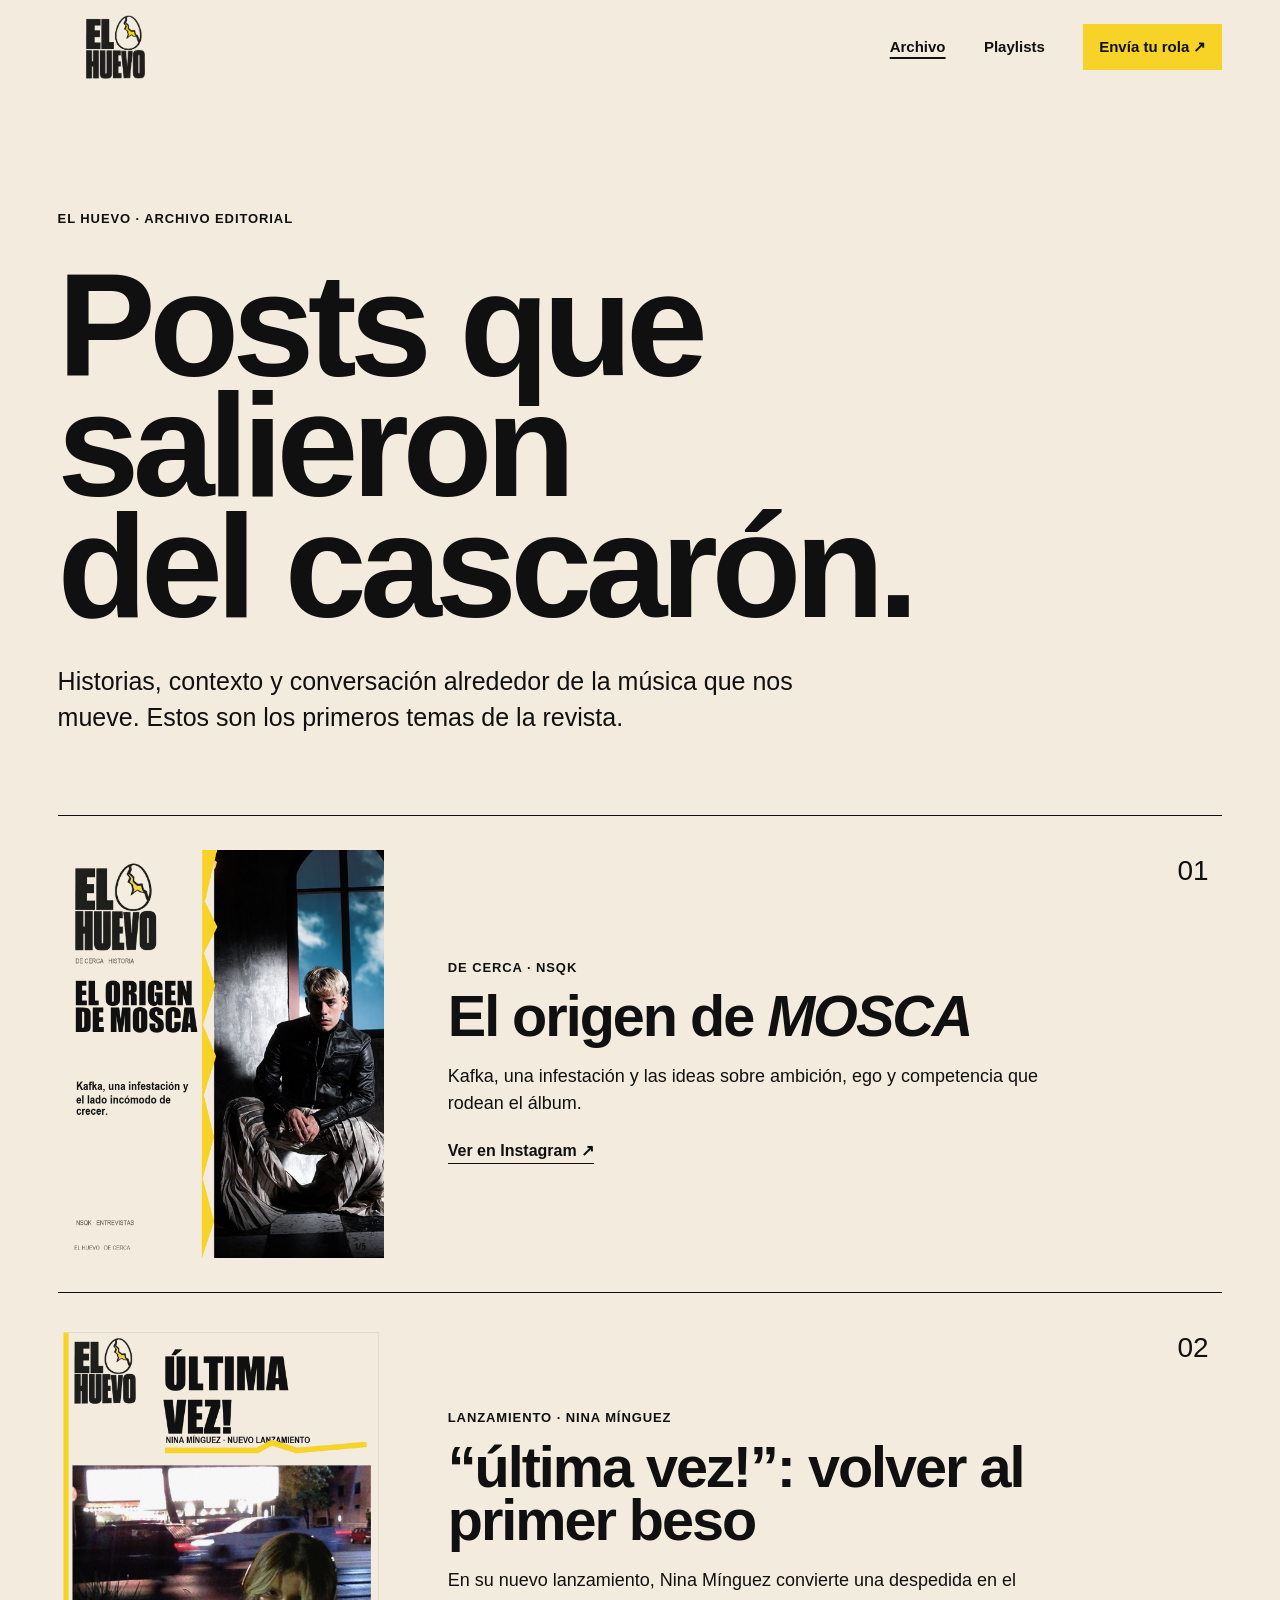
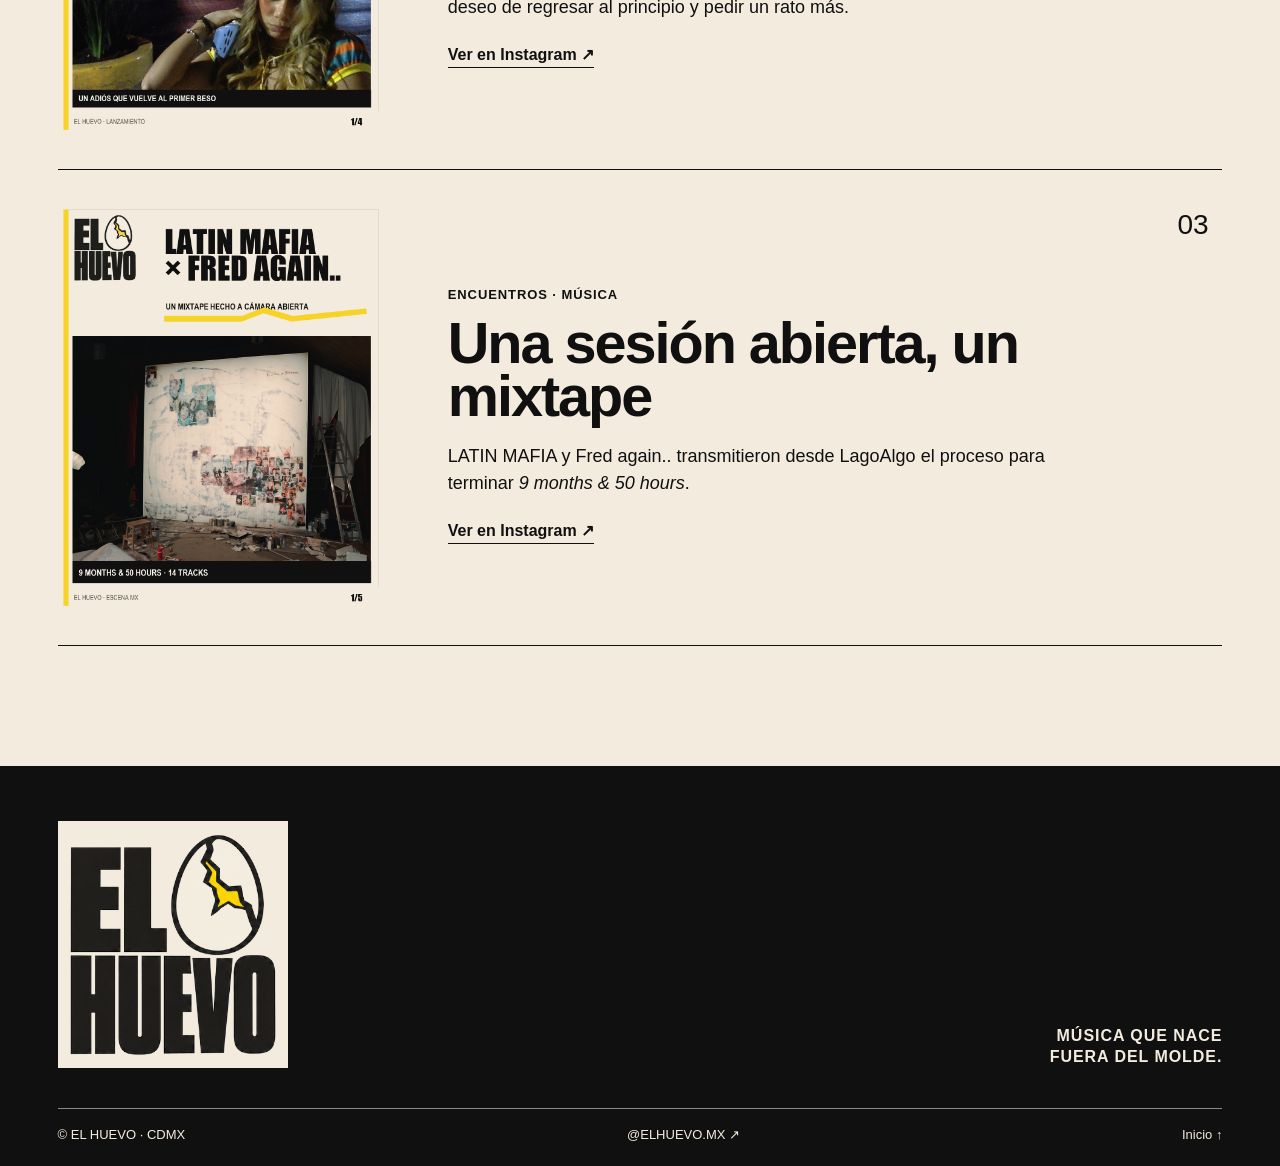
==== archivo.html @ 940c34d0 "Publish EL HUEVO static website" ====
<!doctype html>
<html lang="es-MX">
<head><meta charset="utf-8"><meta name="viewport" content="width=device-width, initial-scale=1"><meta name="theme-color" content="#f3ecde"><meta name="description" content="Posts de EL HUEVO: noticias, historias y reseñas de música."><title>Posts que salieron del cascarón — EL HUEVO</title><link rel="icon" type="image/png" href="assets/logo-el-huevo.png"><link rel="stylesheet" href="styles.css"></head>
<body>
  <header class="topbar"><a class="brand" href="index.html" aria-label="EL HUEVO, inicio"><img src="assets/logo-el-huevo.png" alt="EL HUEVO"></a><nav aria-label="Navegación principal"><a href="archivo.html" aria-current="page">Archivo</a><a href="playlists.html">Playlists</a><a class="nav-send" href="envia.html">Envía tu rola <span aria-hidden="true">↗</span></a></nav></header>
  <main class="inner-page archive-page"><div class="page-kicker">EL HUEVO · ARCHIVO EDITORIAL</div><h1 class="page-title">Posts que salieron<br>del cascarón.</h1><p class="page-intro">Historias, contexto y conversación alrededor de la música que nos mueve. Estos son los primeros temas de la revista.</p>
    <section class="article-list" aria-label="Publicaciones de EL HUEVO">
      <article class="article-row"><a class="article-art" href="https://www.instagram.com/elhuevo.mx/" target="_blank" rel="noreferrer"><img src="assets/mosca-portada.png" alt="Portada del post: El origen de MOSCA" loading="lazy"></a><div class="article-copy"><p class="article-category">DE CERCA · NSQK</p><h2>El origen de <em>MOSCA</em></h2><p>Kafka, una infestación y las ideas sobre ambición, ego y competencia que rodean el álbum.</p><a class="text-link" href="https://www.instagram.com/elhuevo.mx/" target="_blank" rel="noreferrer">Ver en Instagram <span aria-hidden="true">↗</span></a></div><span class="article-number">01</span></article>
      <article class="article-row"><a class="article-art" href="https://www.instagram.com/elhuevo.mx/" target="_blank" rel="noreferrer"><img src="assets/nina-ultima-vez-portada.png" alt="Portada del post: última vez!, de Nina Mínguez" loading="lazy"></a><div class="article-copy"><p class="article-category">LANZAMIENTO · NINA MÍNGUEZ</p><h2>“última vez!”: volver al primer beso</h2><p>En su nuevo lanzamiento, Nina Mínguez convierte una despedida en el deseo de regresar al principio y pedir un rato más.</p><a class="text-link" href="https://www.instagram.com/elhuevo.mx/" target="_blank" rel="noreferrer">Ver en Instagram <span aria-hidden="true">↗</span></a></div><span class="article-number">02</span></article>
      <article class="article-row"><a class="article-art" href="https://www.instagram.com/elhuevo.mx/" target="_blank" rel="noreferrer"><img src="assets/latin-mafia-portada.png" alt="Portada del post: LATIN MAFIA y Fred again.." loading="lazy"></a><div class="article-copy"><p class="article-category">ENCUENTROS · MÚSICA</p><h2>Una sesión abierta, un mixtape</h2><p>LATIN MAFIA y Fred again.. transmitieron desde LagoAlgo el proceso para terminar <em>9 months &amp; 50 hours</em>.</p><a class="text-link" href="https://www.instagram.com/elhuevo.mx/" target="_blank" rel="noreferrer">Ver en Instagram <span aria-hidden="true">↗</span></a></div><span class="article-number">03</span></article>
    </section>
  </main>
  <footer><div class="footer-top"><a class="footer-logo" href="index.html" aria-label="Volver al inicio"><img src="assets/logo-el-huevo.png" alt="EL HUEVO"></a><p>MÚSICA QUE NACE<br>FUERA DEL MOLDE.</p></div><div class="footer-bottom"><span>© EL HUEVO · CDMX</span><a href="https://www.instagram.com/elhuevo.mx/" target="_blank" rel="noreferrer">@ELHUEVO.MX ↗</a><a href="index.html">Inicio ↑</a></div></footer>
</body></html>
---- styles.css ----
@font-face{font-family:LocalGrotesk;src:local("Arial")} 
:root{--paper:#F3ECDE;--ink:#101010;--yellow:#F7D328;--blue:#163885;--margin:clamp(20px,4.5vw,72px);--display:Impact,"Arial Narrow",Arial,sans-serif;--body:LocalGrotesk,Arial,Helvetica,sans-serif}
*{box-sizing:border-box}html{scroll-behavior:smooth}body{margin:0;background:var(--paper);color:var(--ink);font-family:var(--body);font-size:16px;line-height:1.5}a{color:inherit}a:focus-visible,button:focus-visible,select:focus-visible{outline:3px solid var(--yellow);outline-offset:4px}.topbar{height:94px;padding:14px var(--margin);display:flex;align-items:center;justify-content:space-between}.brand{display:block;width:116px;height:64px}.brand img{width:100%;height:100%;object-fit:contain}.topbar nav{display:flex;gap:clamp(18px,3vw,48px);align-items:center}.topbar nav a{text-decoration:none;font-size:15px;font-weight:700}.topbar nav a:hover,.text-link:hover,.playlist-submit:hover{ text-decoration:underline;text-decoration-thickness:2px;text-underline-offset:5px}.nav-send{background:var(--yellow);padding:12px 16px}.hero{min-height:calc(100svh - 94px);padding:0 var(--margin) 34px;display:flex;flex-direction:column;justify-content:space-between;overflow:hidden}.hero-meta{display:flex;justify-content:space-between;border-top:1px solid var(--ink);padding-top:12px;font-size:13px;font-weight:700;letter-spacing:.08em}.hero h1{font-family:var(--display);font-size:clamp(6.8rem,20.7vw,22rem);line-height:.73;letter-spacing:-.045em;white-space:nowrap;margin:4vh 0 2vh;transform:scaleX(.88);transform-origin:left center}.hero-bottom{display:flex;justify-content:space-between;align-items:end}.hero-bottom p{margin:0;font-size:clamp(17px,1.5vw,22px);line-height:1.4;font-weight:600}.arrow-link{font-size:40px;line-height:1;text-decoration:none;border:1px solid var(--ink);width:54px;height:54px;display:grid;place-items:center}.manifesto{background:var(--yellow);padding:clamp(64px,9vw,140px) var(--margin);display:grid;grid-template-columns:1fr 2fr;gap:4vw;min-height:620px}.section-label{font-size:13px;font-weight:700;letter-spacing:.06em;display:flex;gap:18px;align-items:start}.manifesto-copy{max-width:850px}.manifesto h2,.covers h2,.playlists h2,.submit h2{font-family:var(--display);font-weight:900;letter-spacing:-.035em;line-height:.92;margin:0}.manifesto h2{font-size:clamp(3.7rem,9.5vw,9rem)}.manifesto-copy>p{max-width:540px;font-size:clamp(18px,2vw,24px);line-height:1.45;margin:40px 0 24px}.text-link{font-size:16px;font-weight:700;text-decoration:none;border-bottom:1px solid var(--ink);padding-bottom:4px}.covers{padding:clamp(76px,10vw,150px) var(--margin);background:var(--paper)}.covers-heading{display:flex;justify-content:space-between;align-items:end;margin-bottom:50px}.covers-heading>span{font-size:13px;font-weight:700;letter-spacing:.06em}.covers h2{font-size:clamp(3rem,6.8vw,6.5rem)}.cover-grid{display:grid;grid-template-columns:1.1fr .9fr .9fr;gap:clamp(12px,2vw,28px);align-items:start}.cover{display:block;text-decoration:none}.cover img{width:100%;height:auto;aspect-ratio:4/5;object-fit:cover;display:block}.cover-tall{grid-row:span 2}.cover-tall img{aspect-ratio:4/7}.cover-wide{grid-column:2/4}.cover-wide img{aspect-ratio:16/8;object-position:top}.cover span{display:flex;justify-content:space-between;gap:12px;border-top:1px solid var(--ink);margin-top:10px;padding-top:8px;font-size:13px;font-weight:700}.cover span b{font-size:18px}.credit{font-size:13px;max-width:610px;margin:26px 0 0}.playlists{background:var(--blue);color:var(--paper);padding:clamp(72px,9vw,140px) var(--margin);}.playlist-layout{display:grid;grid-template-columns:1.1fr .9fr;gap:8vw;margin-top:52px;align-items:center}.playlists h2{font-size:clamp(4rem,9vw,9rem)}.playlist-layout>div:first-child>p{max-width:460px;font-size:18px;margin:32px 0 0}.playlist-picker{padding:24px 0;border-top:1px solid var(--paper)}.playlist-picker label{display:block;font-size:15px;font-weight:700;margin-bottom:12px}.playlist-picker select{width:100%;padding:14px 4px;background:transparent;color:var(--paper);border:0;border-bottom:1px solid var(--paper);font:inherit;font-size:18px;border-radius:0}.playlist-picker select option{color:var(--ink)}.playlist-button{margin-top:28px;display:flex;justify-content:space-between;padding:16px 18px;background:var(--yellow);color:var(--ink);text-decoration:none;font-weight:700}.playlist-button:hover,.form-button:hover{background:#ffe875}.playlist-note{font-size:13px;line-height:1.45;max-width:460px}.playlist-submit{display:inline-block;margin-top:22px;font-size:15px;font-weight:700;text-decoration:none;border-bottom:1px solid var(--paper);padding-bottom:4px}.submit{padding:clamp(72px,9vw,140px) var(--margin);background:var(--paper)}.submit-layout{display:grid;grid-template-columns:1.25fr .75fr;gap:8vw;margin-top:55px}.submit-title>p:first-child{font-size:13px;font-weight:700;letter-spacing:.04em;margin:0 0 26px}.submit h2{font-size:clamp(4rem,9vw,9.5rem)}.submit-intro{font-size:clamp(18px,2vw,23px);max-width:650px;margin:34px 0 0}.submit-action{padding-top:10px}.submit-action>p:first-child{font-size:18px;max-width:390px;margin:0 0 30px}.form-button{display:flex;gap:18px;justify-content:space-between;align-items:center;background:var(--yellow);padding:18px 20px;text-decoration:none;font-weight:800}.form-note{font-size:14px;max-width:380px;margin:18px 0}footer{padding:55px var(--margin) 22px;background:var(--ink);color:var(--paper)}.footer-top{display:flex;justify-content:space-between;align-items:end;padding-bottom:40px}.footer-top img{width:min(230px,38vw);height:auto;display:block}.footer-top>p{text-align:right;font-weight:700;letter-spacing:.06em;line-height:1.35}.footer-bottom{border-top:1px solid #8b8b8b;padding-top:16px;display:flex;gap:28px;justify-content:space-between;font-size:13px}.footer-bottom a{text-decoration:none}.footer-bottom a:hover{text-decoration:underline}
@media(max-width:760px){.topbar{height:76px}.brand{width:88px;height:52px}.topbar nav{gap:14px}.topbar nav a{font-size:13px}.topbar nav a:first-child{display:none}.nav-send{padding:10px 12px!important}.hero{min-height:calc(80svh - 76px);padding-bottom:28px}.hero-meta{font-size:11px}.hero h1{font-size:20.5vw;margin:10vh 0;transform:scaleX(.82)}.hero-bottom p{font-size:16px}.arrow-link{width:44px;height:44px;font-size:32px}.manifesto{grid-template-columns:1fr;gap:48px;min-height:0}.manifesto .section-label{justify-content:space-between}.manifesto h2{font-size:clamp(3.7rem,15vw,7rem)}.covers-heading{display:block}.covers-heading>span{display:block;margin-bottom:26px}.covers h2{font-size:clamp(3rem,12vw,6rem)}.cover-grid{grid-template-columns:1fr 1fr;gap:18px 12px}.cover-tall{grid-row:span 1}.cover-tall img{aspect-ratio:4/5}.cover-wide{grid-column:1/3}.cover-wide img{aspect-ratio:4/3}.cover span{font-size:11px}.playlist-layout,.submit-layout{grid-template-columns:1fr;gap:50px}.playlists h2{font-size:clamp(4rem,16vw,7rem)}.playlist-layout{margin-top:42px}.submit h2{font-size:clamp(3.5rem,13.8vw,7rem)}.submit-layout{margin-top:40px}.submit-title>p:first-child{font-size:11px}.footer-bottom{flex-wrap:wrap;gap:12px 20px}.footer-bottom span{width:100%}}
@media(prefers-reduced-motion:reduce){html{scroll-behavior:auto}}
.topbar nav a[aria-current="page"]:not(.nav-send){text-decoration:underline;text-decoration-thickness:2px;text-underline-offset:5px}.inner-page{padding:clamp(60px,9vw,136px) var(--margin) 120px}.page-kicker,.article-category{font-size:13px;font-weight:700;letter-spacing:.07em}.page-title{font-family:var(--display);font-size:clamp(4.5rem,11.5vw,12rem);line-height:.82;letter-spacing:-.045em;margin:36px 0}.page-intro{max-width:760px;font-size:clamp(18px,2.1vw,25px);line-height:1.45;margin:36px 0 80px}.article-list{border-top:1px solid var(--ink)}.article-row{position:relative;display:grid;grid-template-columns:minmax(180px,28%) 1fr 45px;gap:clamp(24px,5vw,80px);align-items:center;padding:34px 0;border-bottom:1px solid var(--ink)}.article-art img{display:block;width:100%;height:auto;aspect-ratio:4/5;object-fit:cover}.article-copy{max-width:660px}.article-copy h2{font-family:var(--display);font-size:clamp(2.2rem,4.5vw,5rem);line-height:.92;letter-spacing:-.035em;margin:12px 0 20px}.article-copy>p:not(.article-category){font-size:18px;line-height:1.5;max-width:600px;margin:0 0 22px}.article-number{font-family:var(--display);font-size:28px;align-self:start}.home-latest{padding:clamp(70px,9vw,130px) var(--margin);background:var(--paper)}.latest-layout{display:grid;grid-template-columns:1fr 1fr;gap:clamp(28px,6vw,90px);align-items:center;margin-top:48px}.latest-image img{display:block;width:100%;height:auto;aspect-ratio:4/5;object-fit:cover}.latest-copy>p:first-child{font-size:13px;font-weight:700;letter-spacing:.06em}.latest-copy h2{font-family:var(--display);font-size:clamp(3.4rem,7vw,7.2rem);line-height:.9;letter-spacing:-.04em;margin:20px 0}.latest-copy>p:not(:first-child){font-size:19px;line-height:1.5;max-width:500px;margin:0 0 26px}.home-links{display:grid;grid-template-columns:1fr 1fr;background:var(--yellow)}.home-links>a{min-height:230px;padding:32px var(--margin);display:grid;grid-template-columns:1fr auto;grid-template-rows:auto 1fr;gap:22px;align-items:end;text-decoration:none}.home-links>a+a{border-left:1px solid var(--ink)}.home-links span{grid-column:1/3;font-size:13px;font-weight:700;letter-spacing:.07em;align-self:start}.home-links strong{font-family:var(--display);font-size:clamp(2rem,4.2vw,4.5rem);line-height:.93;letter-spacing:-.035em;max-width:600px}.home-links b{font-size:32px}.home-links>a:hover strong{text-decoration:underline;text-decoration-thickness:2px;text-underline-offset:6px}.playlist-page{background:var(--blue);color:var(--paper)}.playlist-page .page-title{color:var(--paper)}.playlist-page .page-intro{max-width:670px}.official-playlists{border-top:1px solid var(--paper);padding:50px 0}.playlist-empty{display:grid;grid-template-columns:minmax(180px,30%) 1fr;gap:clamp(28px,6vw,90px);align-items:center;max-width:1000px}.egg-mark{aspect-ratio:4/5;background:var(--yellow);color:var(--ink);display:grid;place-content:center;text-align:center;font-family:var(--display);font-size:clamp(2.8rem,7vw,6.5rem);line-height:.78;letter-spacing:-.035em}.playlist-empty h2{font-family:var(--display);font-size:clamp(2.8rem,6vw,6rem);line-height:.9;letter-spacing:-.035em;margin:0 0 24px}.playlist-empty p{font-size:18px;line-height:1.5;max-width:540px;margin:0 0 24px}.playlist-empty .text-link{border-color:var(--paper)}.playlist-callout{display:flex;justify-content:space-between;align-items:center;gap:28px;border-top:1px solid var(--paper);padding-top:28px}.playlist-callout>p{font-family:var(--display);font-size:clamp(1.8rem,3.8vw,3.4rem);line-height:.95;margin:0}.playlist-callout .form-button{min-width:260px}.send-page .page-intro{margin-bottom:44px}.send-details{display:flex;justify-content:space-between;gap:32px;padding:18px 0;border-top:1px solid var(--ink);border-bottom:1px solid var(--ink);font-size:14px;font-weight:700}.send-details p{margin:0}.send-details p:last-child{max-width:460px;font-weight:400}.form-embed{max-width:900px;margin:44px auto 0}.form-embed iframe{width:100%;height:1300px;border:0;background:var(--paper)}.form-embed>p{font-size:14px;text-align:center;margin-top:14px}.form-embed a{font-weight:700}.footer-logo{display:block;width:min(230px,38vw);padding:12px;background:var(--paper);line-height:0}.footer-logo img{width:100%;height:auto;display:block}.footer-top>a{align-self:end}.footer-top>p{margin:0}
@media(max-width:760px){.topbar{height:76px}.brand{width:72px;height:52px}.topbar nav{gap:clamp(8px,2.8vw,16px)}.topbar nav a{font-size:clamp(11px,3vw,13px);white-space:nowrap}.topbar nav a:first-child{display:inline}.topbar .nav-send{padding:9px 10px!important}.hero{min-height:calc(80svh - 76px)}.article-row{grid-template-columns:34% 1fr;gap:18px;padding:24px 0}.article-copy h2{font-size:clamp(1.9rem,7vw,3.5rem)}.article-copy>p:not(.article-category){font-size:15px}.article-category{font-size:10px}.article-copy .text-link{font-size:13px}.article-number{position:absolute;right:0;top:24px;font-size:18px}.article-copy{padding-right:24px}.page-title{font-size:clamp(4rem,14vw,7rem);margin:28px 0}.page-intro{margin:28px 0 54px}.latest-layout{grid-template-columns:1fr;gap:30px}.latest-copy h2{font-size:clamp(3.5rem,13vw,6rem)}.home-links{grid-template-columns:1fr}.home-links>a{min-height:180px}.home-links>a+a{border-left:0;border-top:1px solid var(--ink)}.playlist-empty{grid-template-columns:1fr;gap:28px}.egg-mark{aspect-ratio:16/7;font-size:clamp(3rem,12vw,5rem)}.playlist-callout{align-items:stretch;flex-direction:column}.playlist-callout .form-button{min-width:0}.send-details{display:block}.send-details p+p{margin-top:18px}.form-embed{margin-top:28px}.form-embed iframe{height:1400px}.footer-logo{width:150px;padding:9px}.footer-top{gap:20px}.footer-top>p{font-size:12px}}
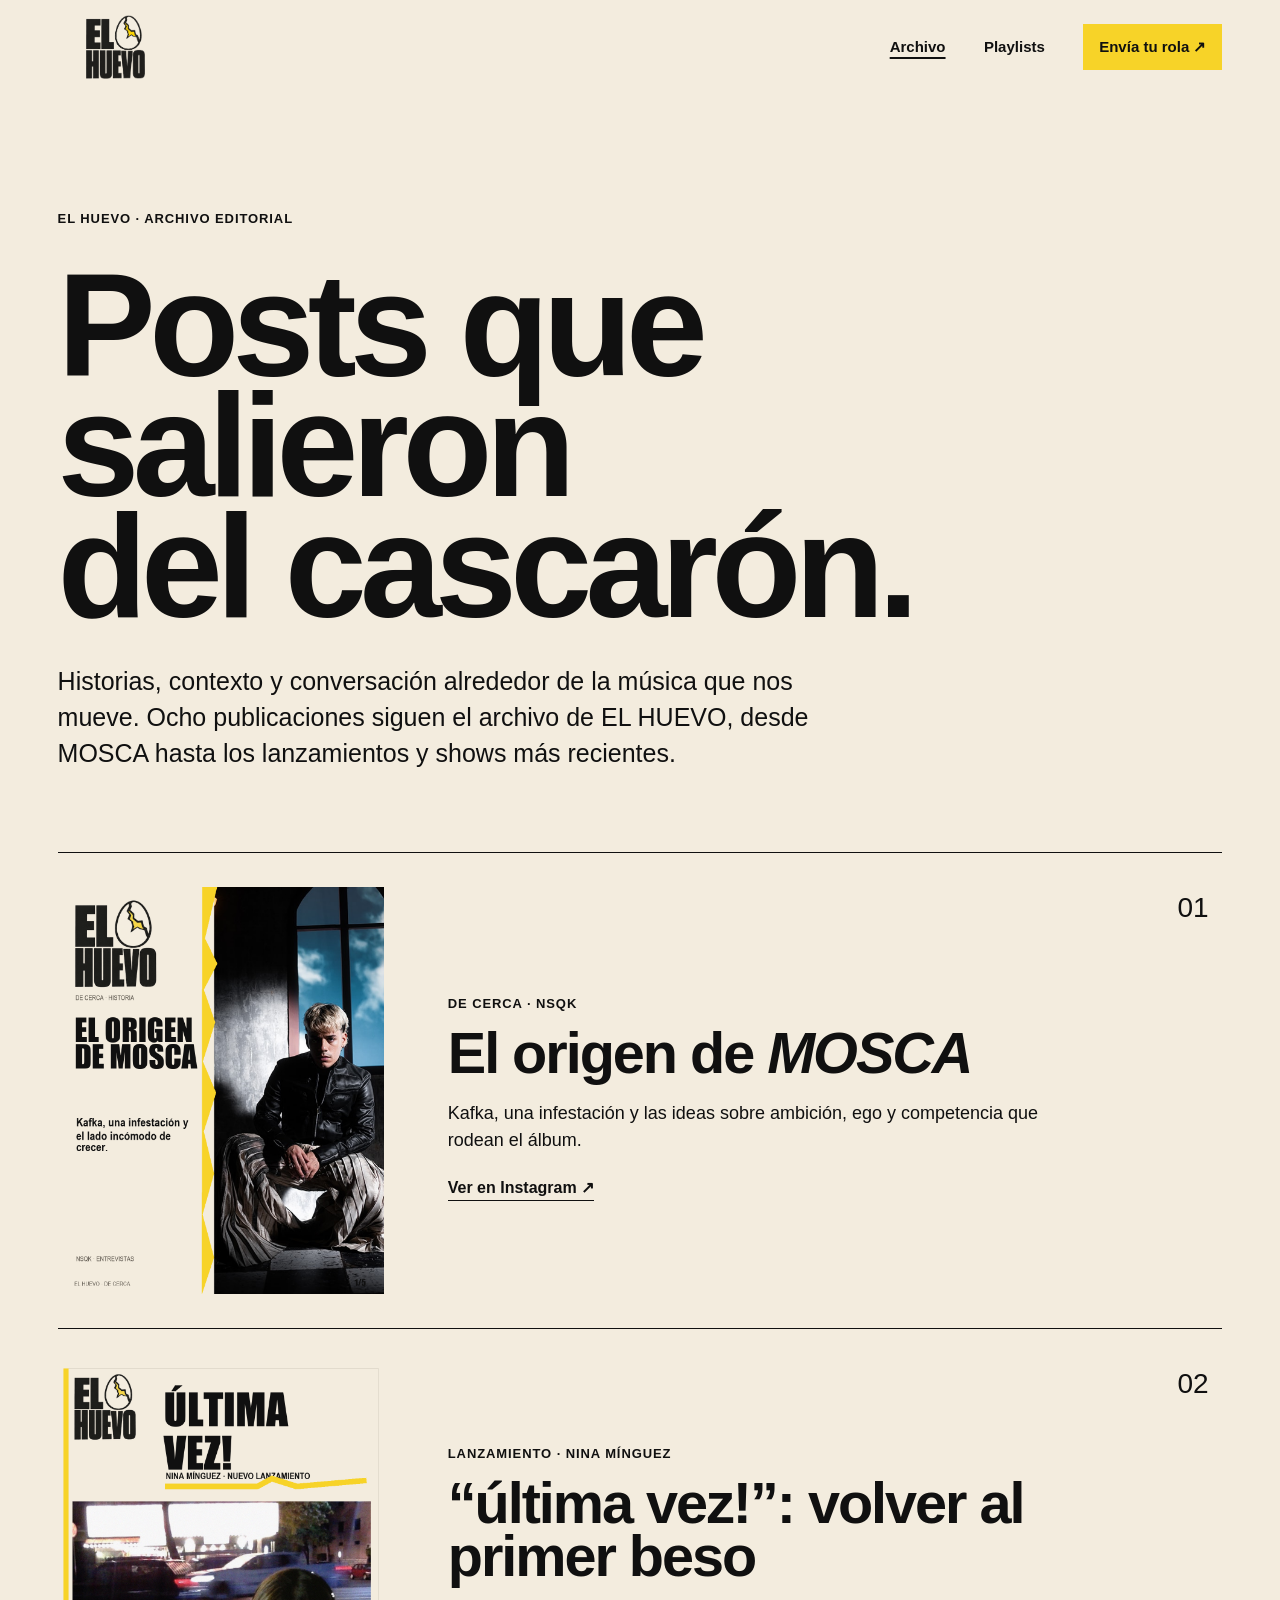
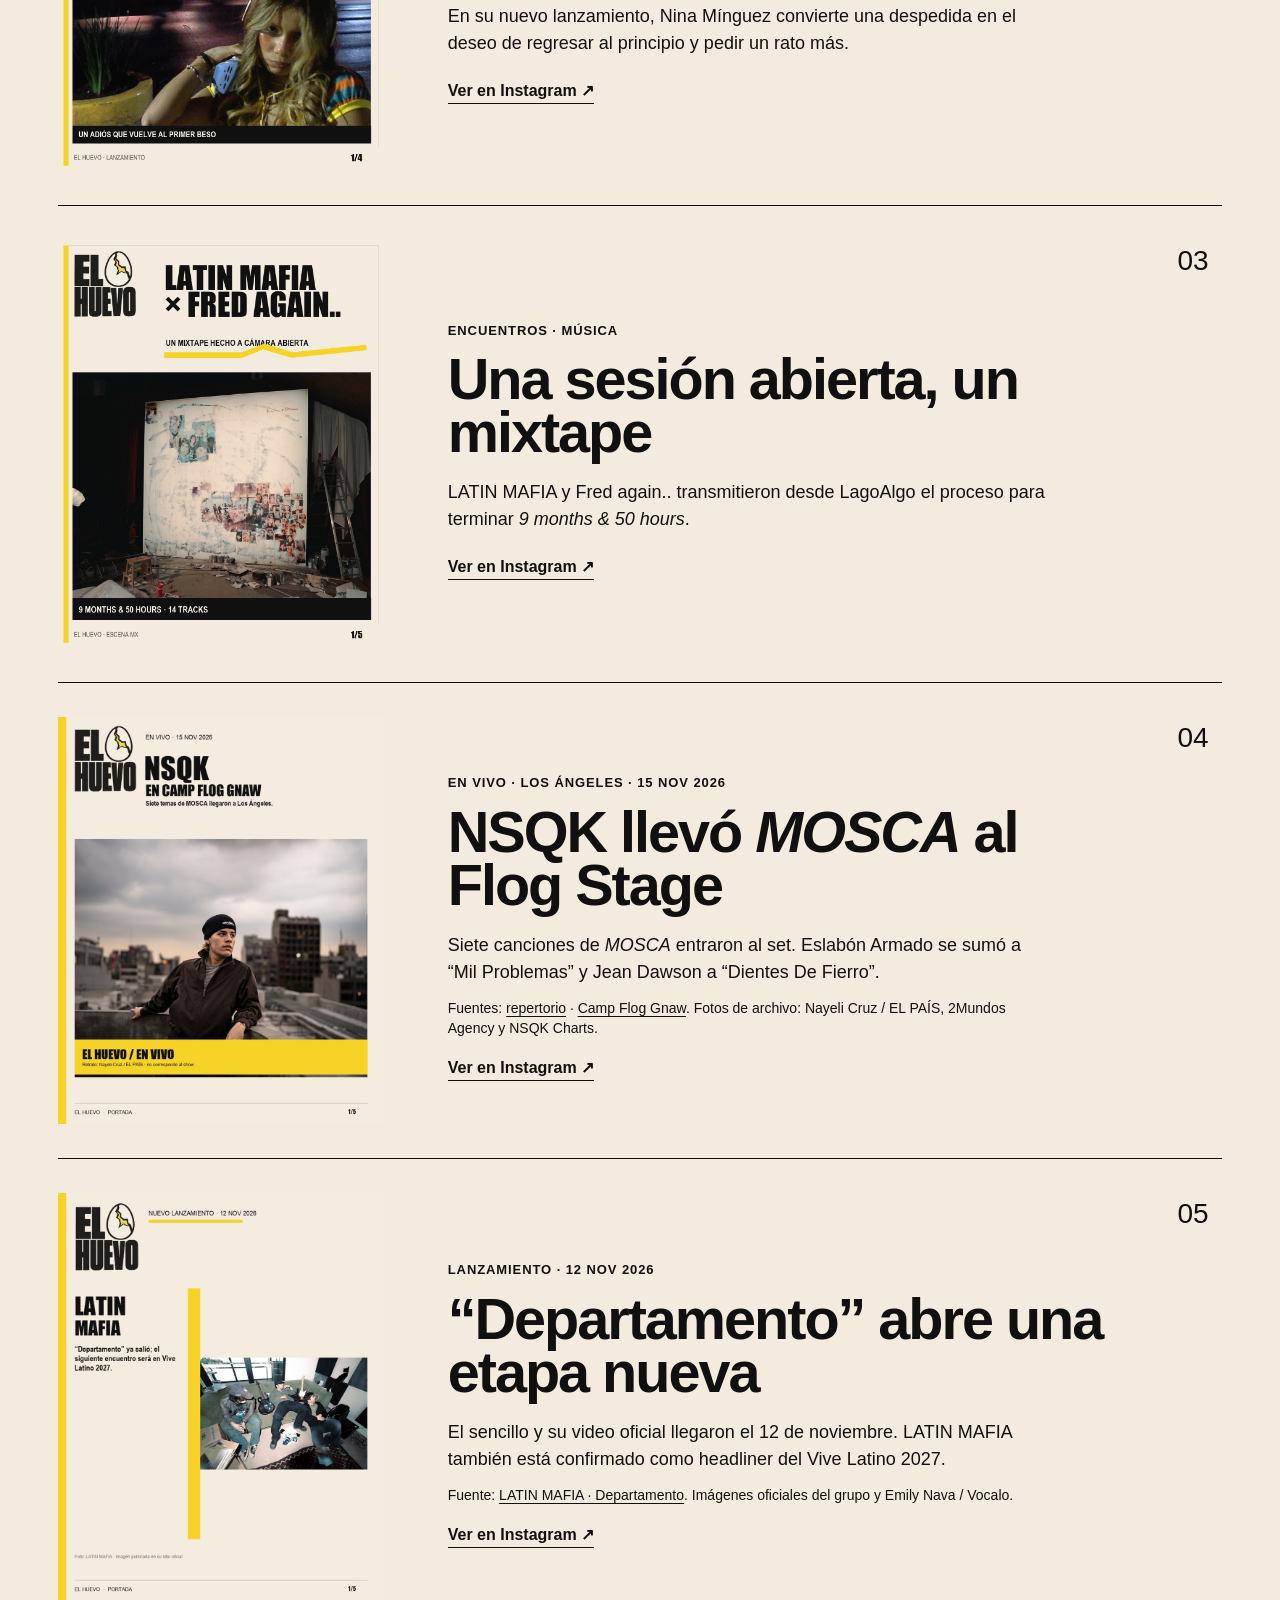
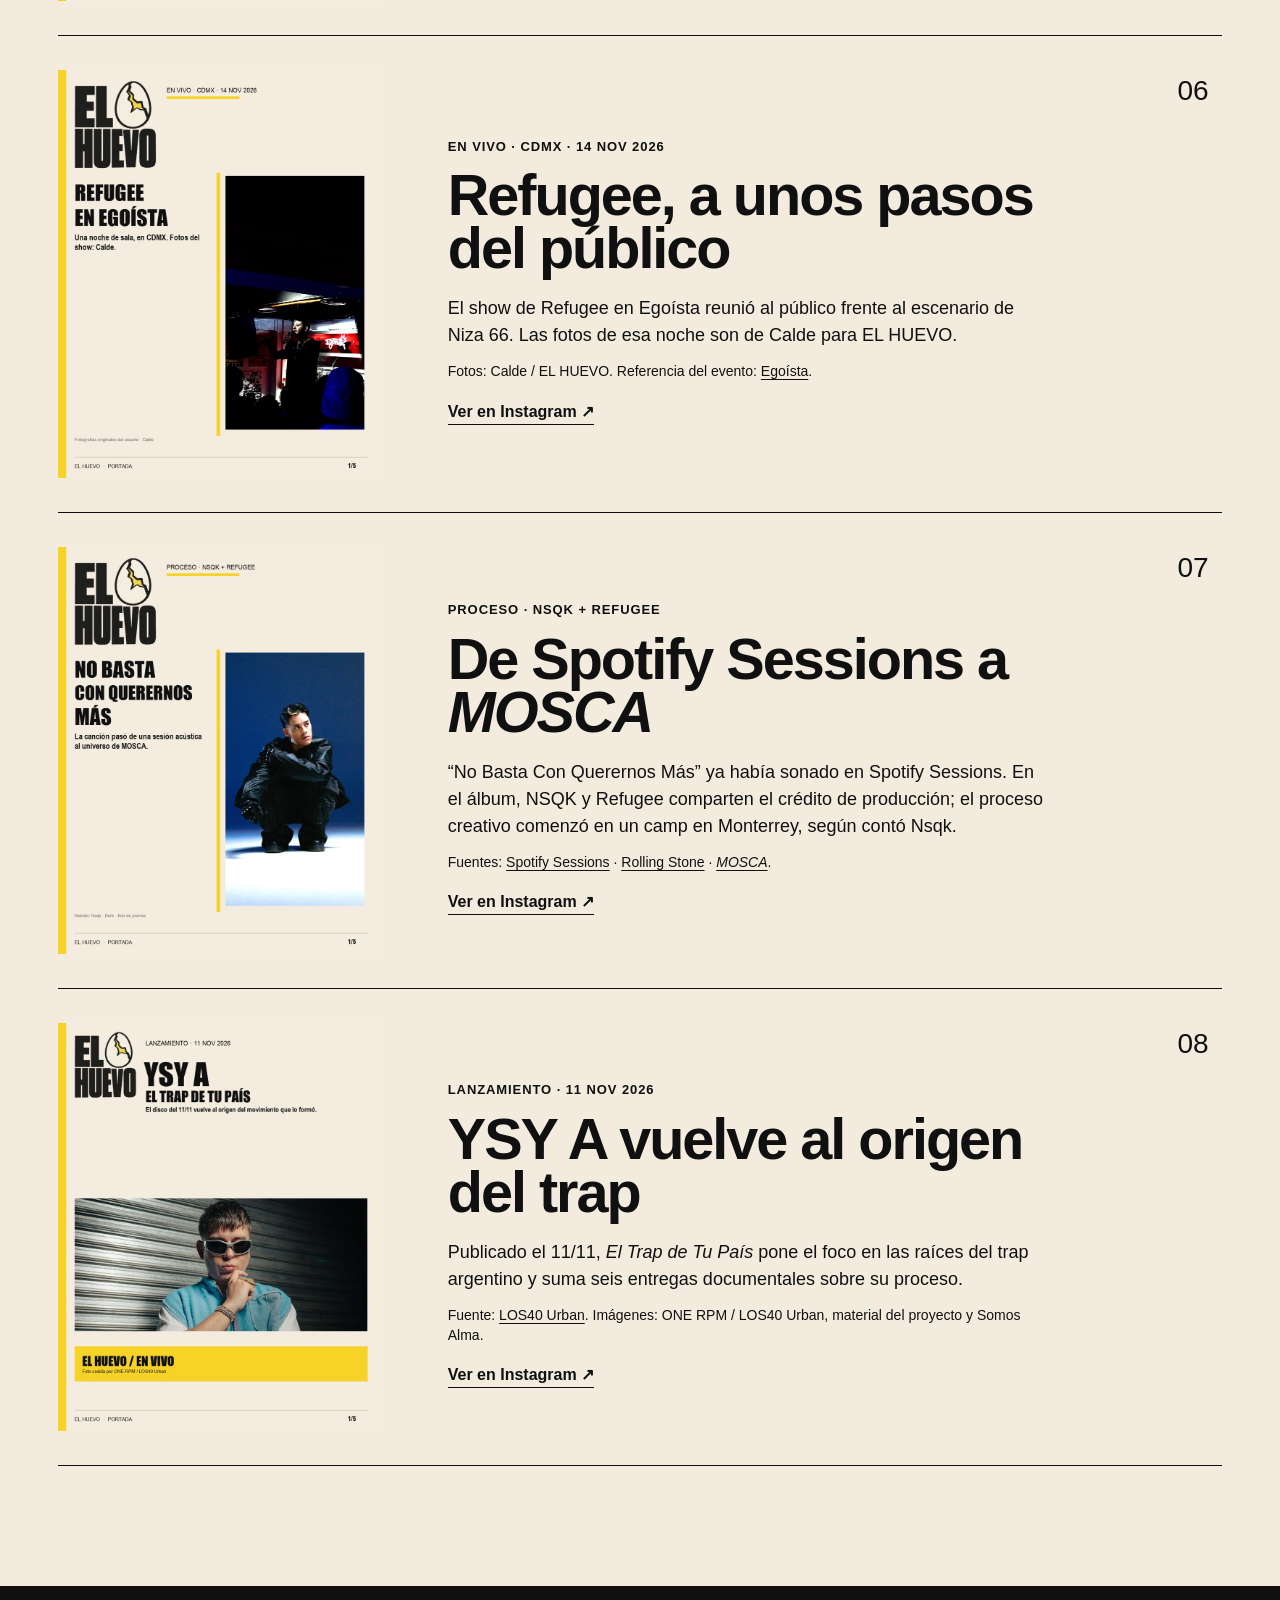
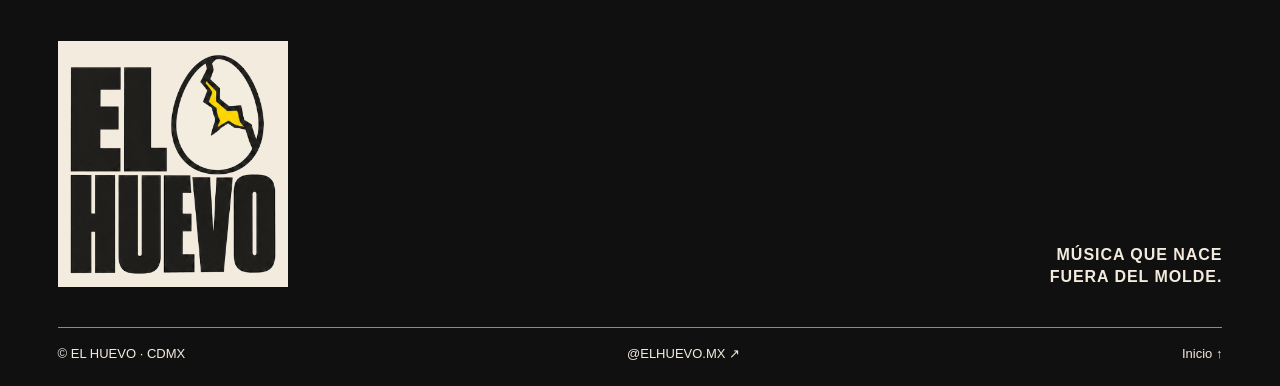
==== commit 8852ac4b: "Add latest EL HUEVO posts from Instagram" ====
--- a/archivo.html
+++ b/archivo.html
@@ -3,12 +3,17 @@
 <head><meta charset="utf-8"><meta name="viewport" content="width=device-width, initial-scale=1"><meta name="theme-color" content="#f3ecde"><meta name="description" content="Posts de EL HUEVO: noticias, historias y reseñas de música."><title>Posts que salieron del cascarón — EL HUEVO</title><link rel="icon" type="image/png" href="assets/logo-el-huevo.png"><link rel="stylesheet" href="styles.css"></head>
 <body>
   <header class="topbar"><a class="brand" href="index.html" aria-label="EL HUEVO, inicio"><img src="assets/logo-el-huevo.png" alt="EL HUEVO"></a><nav aria-label="Navegación principal"><a href="archivo.html" aria-current="page">Archivo</a><a href="playlists.html">Playlists</a><a class="nav-send" href="envia.html">Envía tu rola <span aria-hidden="true">↗</span></a></nav></header>
-  <main class="inner-page archive-page"><div class="page-kicker">EL HUEVO · ARCHIVO EDITORIAL</div><h1 class="page-title">Posts que salieron<br>del cascarón.</h1><p class="page-intro">Historias, contexto y conversación alrededor de la música que nos mueve. Estos son los primeros temas de la revista.</p>
+  <main class="inner-page archive-page"><div class="page-kicker">EL HUEVO · ARCHIVO EDITORIAL</div><h1 class="page-title">Posts que salieron<br>del cascarón.</h1><p class="page-intro">Historias, contexto y conversación alrededor de la música que nos mueve. Ocho publicaciones siguen el archivo de EL HUEVO, desde MOSCA hasta los lanzamientos y shows más recientes.</p>
     <section class="article-list" aria-label="Publicaciones de EL HUEVO">
-      <article class="article-row"><a class="article-art" href="https://www.instagram.com/elhuevo.mx/" target="_blank" rel="noreferrer"><img src="assets/mosca-portada.png" alt="Portada del post: El origen de MOSCA" loading="lazy"></a><div class="article-copy"><p class="article-category">DE CERCA · NSQK</p><h2>El origen de <em>MOSCA</em></h2><p>Kafka, una infestación y las ideas sobre ambición, ego y competencia que rodean el álbum.</p><a class="text-link" href="https://www.instagram.com/elhuevo.mx/" target="_blank" rel="noreferrer">Ver en Instagram <span aria-hidden="true">↗</span></a></div><span class="article-number">01</span></article>
-      <article class="article-row"><a class="article-art" href="https://www.instagram.com/elhuevo.mx/" target="_blank" rel="noreferrer"><img src="assets/nina-ultima-vez-portada.png" alt="Portada del post: última vez!, de Nina Mínguez" loading="lazy"></a><div class="article-copy"><p class="article-category">LANZAMIENTO · NINA MÍNGUEZ</p><h2>“última vez!”: volver al primer beso</h2><p>En su nuevo lanzamiento, Nina Mínguez convierte una despedida en el deseo de regresar al principio y pedir un rato más.</p><a class="text-link" href="https://www.instagram.com/elhuevo.mx/" target="_blank" rel="noreferrer">Ver en Instagram <span aria-hidden="true">↗</span></a></div><span class="article-number">02</span></article>
-      <article class="article-row"><a class="article-art" href="https://www.instagram.com/elhuevo.mx/" target="_blank" rel="noreferrer"><img src="assets/latin-mafia-portada.png" alt="Portada del post: LATIN MAFIA y Fred again.." loading="lazy"></a><div class="article-copy"><p class="article-category">ENCUENTROS · MÚSICA</p><h2>Una sesión abierta, un mixtape</h2><p>LATIN MAFIA y Fred again.. transmitieron desde LagoAlgo el proceso para terminar <em>9 months &amp; 50 hours</em>.</p><a class="text-link" href="https://www.instagram.com/elhuevo.mx/" target="_blank" rel="noreferrer">Ver en Instagram <span aria-hidden="true">↗</span></a></div><span class="article-number">03</span></article>
+      <article class="article-row"><a class="article-art" href="https://www.instagram.com/elhuevo.mx?jplx=ajBsY2oyNjFiMGxo" target="_blank" rel="noopener noreferrer"><img src="assets/mosca-portada.png" alt="Portada del post: El origen de MOSCA" loading="lazy"></a><div class="article-copy"><p class="article-category">DE CERCA · NSQK</p><h2>El origen de <em>MOSCA</em></h2><p>Kafka, una infestación y las ideas sobre ambición, ego y competencia que rodean el álbum.</p><a class="text-link" href="https://www.instagram.com/elhuevo.mx?jplx=ajBsY2oyNjFiMGxo" target="_blank" rel="noopener noreferrer">Ver en Instagram <span aria-hidden="true">↗</span></a></div><span class="article-number">01</span></article>
+      <article class="article-row"><a class="article-art" href="https://www.instagram.com/elhuevo.mx?jplx=ajBsY2oyNjFiMGxo" target="_blank" rel="noopener noreferrer"><img src="assets/nina-ultima-vez-portada.png" alt="Portada del post: última vez!, de Nina Mínguez" loading="lazy"></a><div class="article-copy"><p class="article-category">LANZAMIENTO · NINA MÍNGUEZ</p><h2>“última vez!”: volver al primer beso</h2><p>En su nuevo lanzamiento, Nina Mínguez convierte una despedida en el deseo de regresar al principio y pedir un rato más.</p><a class="text-link" href="https://www.instagram.com/elhuevo.mx?jplx=ajBsY2oyNjFiMGxo" target="_blank" rel="noopener noreferrer">Ver en Instagram <span aria-hidden="true">↗</span></a></div><span class="article-number">02</span></article>
+      <article class="article-row"><a class="article-art" href="https://www.instagram.com/elhuevo.mx?jplx=ajBsY2oyNjFiMGxo" target="_blank" rel="noopener noreferrer"><img src="assets/latin-mafia-portada.png" alt="Portada del post: LATIN MAFIA y Fred again.." loading="lazy"></a><div class="article-copy"><p class="article-category">ENCUENTROS · MÚSICA</p><h2>Una sesión abierta, un mixtape</h2><p>LATIN MAFIA y Fred again.. transmitieron desde LagoAlgo el proceso para terminar <em>9 months &amp; 50 hours</em>.</p><a class="text-link" href="https://www.instagram.com/elhuevo.mx?jplx=ajBsY2oyNjFiMGxo" target="_blank" rel="noopener noreferrer">Ver en Instagram <span aria-hidden="true">↗</span></a></div><span class="article-number">03</span></article>
+      <article class="article-row"><a class="article-art" href="https://www.instagram.com/elhuevo.mx?jplx=ajBsY2oyNjFiMGxo" target="_blank" rel="noopener noreferrer"><img src="assets/nsqk-camp-flog-gnaw.jpg" alt="Portada: NSQK en Camp Flog Gnaw" loading="lazy"></a><div class="article-copy"><p class="article-category">EN VIVO · LOS ÁNGELES · 15 NOV 2026</p><h2>NSQK llevó <em>MOSCA</em> al Flog Stage</h2><p>Siete canciones de <em>MOSCA</em> entraron al set. Eslabón Armado se sumó a “Mil Problemas” y Jean Dawson a “Dientes De Fierro”.</p><div class="article-sources">Fuentes: <a href="https://www.setlist.fm/setlist/nsqk/2026/dodger-stadium-flog-stage-los-angeles-ca-537d7ff5.html" target="_blank" rel="noopener noreferrer">repertorio</a> · <a href="https://www.instagram.com/campfloggnaw/reel/Df0wPvfpdoW/" target="_blank" rel="noopener noreferrer">Camp Flog Gnaw</a>. Fotos de archivo: Nayeli Cruz / EL PAÍS, 2Mundos Agency y NSQK Charts.</div><a class="text-link" href="https://www.instagram.com/elhuevo.mx?jplx=ajBsY2oyNjFiMGxo" target="_blank" rel="noopener noreferrer">Ver en Instagram <span aria-hidden="true">↗</span></a></div><span class="article-number">04</span></article>
+      <article class="article-row"><a class="article-art" href="https://www.instagram.com/elhuevo.mx?jplx=ajBsY2oyNjFiMGxo" target="_blank" rel="noopener noreferrer"><img src="assets/latin-mafia-departamento.jpg" alt="Portada: LATIN MAFIA y Departamento" loading="lazy"></a><div class="article-copy"><p class="article-category">LANZAMIENTO · 12 NOV 2026</p><h2>“Departamento” abre una etapa nueva</h2><p>El sencillo y su video oficial llegaron el 12 de noviembre. LATIN MAFIA también está confirmado como headliner del Vive Latino 2027.</p><div class="article-sources">Fuente: <a href="https://www.latinmafia.com/blogs/departamento-este-12-de-noviembre" target="_blank" rel="noopener noreferrer">LATIN MAFIA · Departamento</a>. Imágenes oficiales del grupo y Emily Nava / Vocalo.</div><a class="text-link" href="https://www.instagram.com/elhuevo.mx?jplx=ajBsY2oyNjFiMGxo" target="_blank" rel="noopener noreferrer">Ver en Instagram <span aria-hidden="true">↗</span></a></div><span class="article-number">05</span></article>
+      <article class="article-row"><a class="article-art" href="https://www.instagram.com/elhuevo.mx?jplx=ajBsY2oyNjFiMGxo" target="_blank" rel="noopener noreferrer"><img src="assets/refugee-egoista.jpg" alt="Portada: Refugee en Egoísta" loading="lazy"></a><div class="article-copy"><p class="article-category">EN VIVO · CDMX · 14 NOV 2026</p><h2>Refugee, a unos pasos del público</h2><p>El show de Refugee en Egoísta reunió al público frente al escenario de Niza 66. Las fotos de esa noche son de Calde para EL HUEVO.</p><div class="article-sources">Fotos: Calde / EL HUEVO. Referencia del evento: <a href="https://eg0ista.com/" target="_blank" rel="noopener noreferrer">Egoísta</a>.</div><a class="text-link" href="https://www.instagram.com/elhuevo.mx?jplx=ajBsY2oyNjFiMGxo" target="_blank" rel="noopener noreferrer">Ver en Instagram <span aria-hidden="true">↗</span></a></div><span class="article-number">06</span></article>
+      <article class="article-row"><a class="article-art" href="https://www.instagram.com/elhuevo.mx?jplx=ajBsY2oyNjFiMGxo" target="_blank" rel="noopener noreferrer"><img src="assets/no-basta-refugee.jpg" alt="Portada: No Basta Con Querernos Más" loading="lazy"></a><div class="article-copy"><p class="article-category">PROCESO · NSQK + REFUGEE</p><h2>De Spotify Sessions a <em>MOSCA</em></h2><p>“No Basta Con Querernos Más” ya había sonado en Spotify Sessions. En el álbum, NSQK y Refugee comparten el crédito de producción; el proceso creativo comenzó en un camp en Monterrey, según contó Nsqk.</p><div class="article-sources">Fuentes: <a href="https://www.eluniversal.com.mx/espectaculos/nsqk-y-big-band-jazz-de-mexico-revolucionan-la-musica-en-su-spotify-session-conoce-cuando-se-estrena/" target="_blank" rel="noopener noreferrer">Spotify Sessions</a> · <a href="https://es.rollingstone.com/mosca-de-nsqk-un-ensayo-sobre-la-ambicion/" target="_blank" rel="noopener noreferrer">Rolling Stone</a> · <a href="https://open.spotify.com/album/20eVKdTYyAfrnevyqPNrqL" target="_blank" rel="noopener noreferrer"><em>MOSCA</em></a>.</div><a class="text-link" href="https://www.instagram.com/elhuevo.mx?jplx=ajBsY2oyNjFiMGxo" target="_blank" rel="noopener noreferrer">Ver en Instagram <span aria-hidden="true">↗</span></a></div><span class="article-number">07</span></article>
+      <article class="article-row"><a class="article-art" href="https://www.instagram.com/elhuevo.mx?jplx=ajBsY2oyNjFiMGxo" target="_blank" rel="noopener noreferrer"><img src="assets/ysy-a-el-trap.jpg" alt="Portada: YSY A, El Trap de Tu País" loading="lazy"></a><div class="article-copy"><p class="article-category">LANZAMIENTO · 11 NOV 2026</p><h2>YSY A vuelve al origen del trap</h2><p>Publicado el 11/11, <em>El Trap de Tu País</em> pone el foco en las raíces del trap argentino y suma seis entregas documentales sobre su proceso.</p><div class="article-sources">Fuente: <a href="https://los40.com/2026/11/11/ysy-a-cumple-con-su-cita-del-1111-y-el-trap-de-tu-pais/" target="_blank" rel="noopener noreferrer">LOS40 Urban</a>. Imágenes: ONE RPM / LOS40 Urban, material del proyecto y Somos Alma.</div><a class="text-link" href="https://www.instagram.com/elhuevo.mx?jplx=ajBsY2oyNjFiMGxo" target="_blank" rel="noopener noreferrer">Ver en Instagram <span aria-hidden="true">↗</span></a></div><span class="article-number">08</span></article>
     </section>
   </main>
-  <footer><div class="footer-top"><a class="footer-logo" href="index.html" aria-label="Volver al inicio"><img src="assets/logo-el-huevo.png" alt="EL HUEVO"></a><p>MÚSICA QUE NACE<br>FUERA DEL MOLDE.</p></div><div class="footer-bottom"><span>© EL HUEVO · CDMX</span><a href="https://www.instagram.com/elhuevo.mx/" target="_blank" rel="noreferrer">@ELHUEVO.MX ↗</a><a href="index.html">Inicio ↑</a></div></footer>
+  <footer><div class="footer-top"><a class="footer-logo" href="index.html" aria-label="Volver al inicio"><img src="assets/logo-el-huevo.png" alt="EL HUEVO"></a><p>MÚSICA QUE NACE<br>FUERA DEL MOLDE.</p></div><div class="footer-bottom"><span>© EL HUEVO · CDMX</span><a href="https://www.instagram.com/elhuevo.mx?jplx=ajBsY2oyNjFiMGxo" target="_blank" rel="noreferrer">@ELHUEVO.MX ↗</a><a href="index.html">Inicio ↑</a></div></footer>
 </body></html>
--- a/styles.css
+++ b/styles.css
@@ -5,3 +5,5 @@
 @media(prefers-reduced-motion:reduce){html{scroll-behavior:auto}}
 .topbar nav a[aria-current="page"]:not(.nav-send){text-decoration:underline;text-decoration-thickness:2px;text-underline-offset:5px}.inner-page{padding:clamp(60px,9vw,136px) var(--margin) 120px}.page-kicker,.article-category{font-size:13px;font-weight:700;letter-spacing:.07em}.page-title{font-family:var(--display);font-size:clamp(4.5rem,11.5vw,12rem);line-height:.82;letter-spacing:-.045em;margin:36px 0}.page-intro{max-width:760px;font-size:clamp(18px,2.1vw,25px);line-height:1.45;margin:36px 0 80px}.article-list{border-top:1px solid var(--ink)}.article-row{position:relative;display:grid;grid-template-columns:minmax(180px,28%) 1fr 45px;gap:clamp(24px,5vw,80px);align-items:center;padding:34px 0;border-bottom:1px solid var(--ink)}.article-art img{display:block;width:100%;height:auto;aspect-ratio:4/5;object-fit:cover}.article-copy{max-width:660px}.article-copy h2{font-family:var(--display);font-size:clamp(2.2rem,4.5vw,5rem);line-height:.92;letter-spacing:-.035em;margin:12px 0 20px}.article-copy>p:not(.article-category){font-size:18px;line-height:1.5;max-width:600px;margin:0 0 22px}.article-number{font-family:var(--display);font-size:28px;align-self:start}.home-latest{padding:clamp(70px,9vw,130px) var(--margin);background:var(--paper)}.latest-layout{display:grid;grid-template-columns:1fr 1fr;gap:clamp(28px,6vw,90px);align-items:center;margin-top:48px}.latest-image img{display:block;width:100%;height:auto;aspect-ratio:4/5;object-fit:cover}.latest-copy>p:first-child{font-size:13px;font-weight:700;letter-spacing:.06em}.latest-copy h2{font-family:var(--display);font-size:clamp(3.4rem,7vw,7.2rem);line-height:.9;letter-spacing:-.04em;margin:20px 0}.latest-copy>p:not(:first-child){font-size:19px;line-height:1.5;max-width:500px;margin:0 0 26px}.home-links{display:grid;grid-template-columns:1fr 1fr;background:var(--yellow)}.home-links>a{min-height:230px;padding:32px var(--margin);display:grid;grid-template-columns:1fr auto;grid-template-rows:auto 1fr;gap:22px;align-items:end;text-decoration:none}.home-links>a+a{border-left:1px solid var(--ink)}.home-links span{grid-column:1/3;font-size:13px;font-weight:700;letter-spacing:.07em;align-self:start}.home-links strong{font-family:var(--display);font-size:clamp(2rem,4.2vw,4.5rem);line-height:.93;letter-spacing:-.035em;max-width:600px}.home-links b{font-size:32px}.home-links>a:hover strong{text-decoration:underline;text-decoration-thickness:2px;text-underline-offset:6px}.playlist-page{background:var(--blue);color:var(--paper)}.playlist-page .page-title{color:var(--paper)}.playlist-page .page-intro{max-width:670px}.official-playlists{border-top:1px solid var(--paper);padding:50px 0}.playlist-empty{display:grid;grid-template-columns:minmax(180px,30%) 1fr;gap:clamp(28px,6vw,90px);align-items:center;max-width:1000px}.egg-mark{aspect-ratio:4/5;background:var(--yellow);color:var(--ink);display:grid;place-content:center;text-align:center;font-family:var(--display);font-size:clamp(2.8rem,7vw,6.5rem);line-height:.78;letter-spacing:-.035em}.playlist-empty h2{font-family:var(--display);font-size:clamp(2.8rem,6vw,6rem);line-height:.9;letter-spacing:-.035em;margin:0 0 24px}.playlist-empty p{font-size:18px;line-height:1.5;max-width:540px;margin:0 0 24px}.playlist-empty .text-link{border-color:var(--paper)}.playlist-callout{display:flex;justify-content:space-between;align-items:center;gap:28px;border-top:1px solid var(--paper);padding-top:28px}.playlist-callout>p{font-family:var(--display);font-size:clamp(1.8rem,3.8vw,3.4rem);line-height:.95;margin:0}.playlist-callout .form-button{min-width:260px}.send-page .page-intro{margin-bottom:44px}.send-details{display:flex;justify-content:space-between;gap:32px;padding:18px 0;border-top:1px solid var(--ink);border-bottom:1px solid var(--ink);font-size:14px;font-weight:700}.send-details p{margin:0}.send-details p:last-child{max-width:460px;font-weight:400}.form-embed{max-width:900px;margin:44px auto 0}.form-embed iframe{width:100%;height:1300px;border:0;background:var(--paper)}.form-embed>p{font-size:14px;text-align:center;margin-top:14px}.form-embed a{font-weight:700}.footer-logo{display:block;width:min(230px,38vw);padding:12px;background:var(--paper);line-height:0}.footer-logo img{width:100%;height:auto;display:block}.footer-top>a{align-self:end}.footer-top>p{margin:0}
 @media(max-width:760px){.topbar{height:76px}.brand{width:72px;height:52px}.topbar nav{gap:clamp(8px,2.8vw,16px)}.topbar nav a{font-size:clamp(11px,3vw,13px);white-space:nowrap}.topbar nav a:first-child{display:inline}.topbar .nav-send{padding:9px 10px!important}.hero{min-height:calc(80svh - 76px)}.article-row{grid-template-columns:34% 1fr;gap:18px;padding:24px 0}.article-copy h2{font-size:clamp(1.9rem,7vw,3.5rem)}.article-copy>p:not(.article-category){font-size:15px}.article-category{font-size:10px}.article-copy .text-link{font-size:13px}.article-number{position:absolute;right:0;top:24px;font-size:18px}.article-copy{padding-right:24px}.page-title{font-size:clamp(4rem,14vw,7rem);margin:28px 0}.page-intro{margin:28px 0 54px}.latest-layout{grid-template-columns:1fr;gap:30px}.latest-copy h2{font-size:clamp(3.5rem,13vw,6rem)}.home-links{grid-template-columns:1fr}.home-links>a{min-height:180px}.home-links>a+a{border-left:0;border-top:1px solid var(--ink)}.playlist-empty{grid-template-columns:1fr;gap:28px}.egg-mark{aspect-ratio:16/7;font-size:clamp(3rem,12vw,5rem)}.playlist-callout{align-items:stretch;flex-direction:column}.playlist-callout .form-button{min-width:0}.send-details{display:block}.send-details p+p{margin-top:18px}.form-embed{margin-top:28px}.form-embed iframe{height:1400px}.footer-logo{width:150px;padding:9px}.footer-top{gap:20px}.footer-top>p{font-size:12px}}
+
+.article-sources{font-size:14px;line-height:1.45;max-width:600px;margin:-10px 0 18px;color:var(--ink)}.article-sources a{text-decoration-thickness:1px;text-underline-offset:3px}
